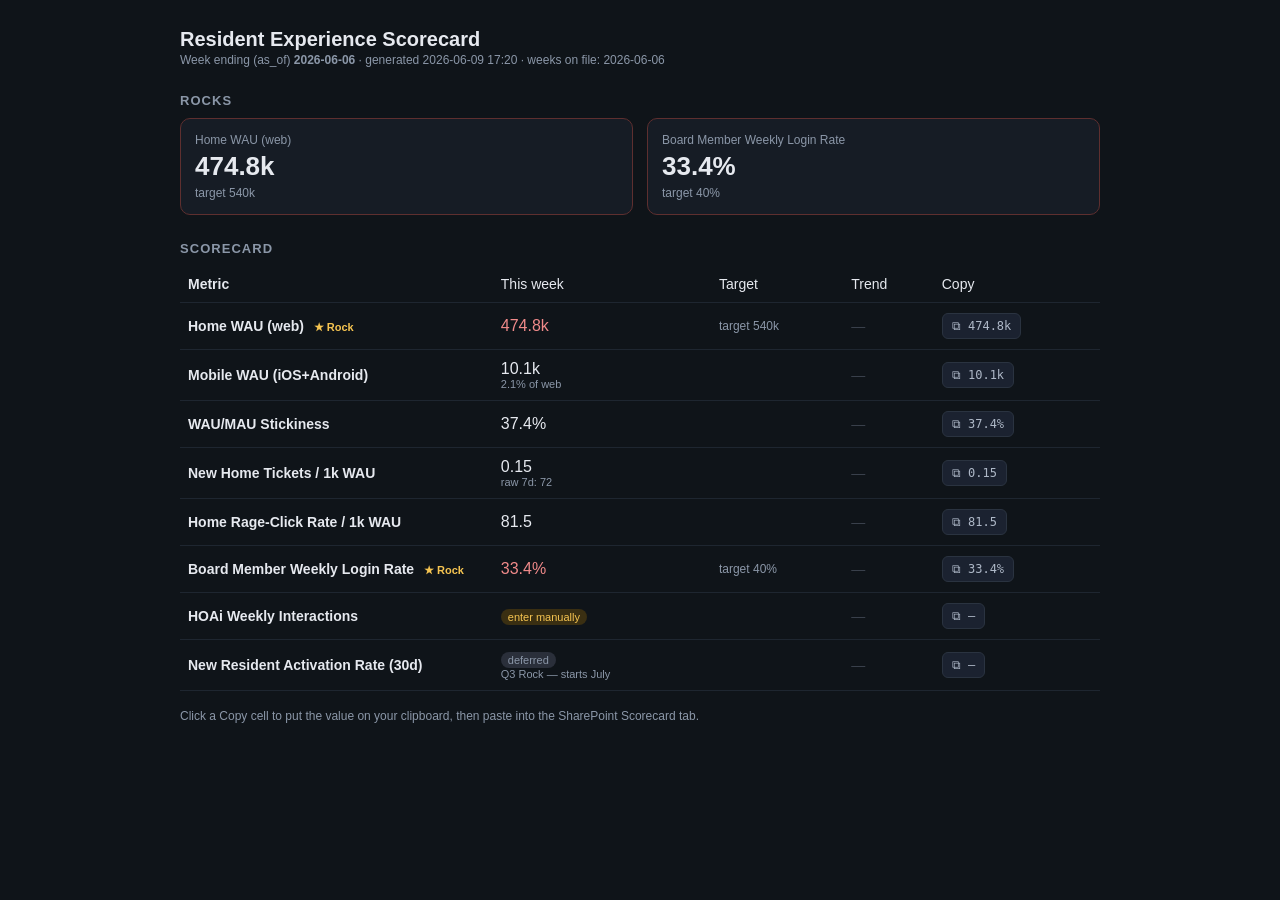
==== datasets/scorecard/dashboard.html @ 7077e405 "chore(scorecard): first live weekly pull (as_of 2026-06-06) Co-Authored-By: Claude Opus 4.8 (1M cont" ====
<!doctype html><html><head><meta charset="utf-8">
<title>Resident Experience Scorecard — week of 2026-06-06</title>
<style>
 body{font:14px -apple-system,Segoe UI,Roboto,sans-serif;margin:0;background:#0f1419;color:#e6e9ef}
 .wrap{max-width:920px;margin:0 auto;padding:28px}
 h1{font-size:20px;margin:0 0 2px} .sub{color:#8b97a8;font-size:12px;margin-bottom:20px}
 h2{font-size:13px;text-transform:uppercase;letter-spacing:.08em;color:#8b97a8;margin:26px 0 10px}
 table{width:100%;border-collapse:collapse}
 td{padding:10px 8px;border-bottom:1px solid #1e2630;vertical-align:middle}
 .name{font-weight:600;width:34%} .val{font-size:16px} .tgt{color:#8b97a8;font-size:12px}
 .rockflag{color:#f5c451;font-size:11px;margin-left:6px}
 .pctof,.raw,.note{display:block;color:#8b97a8;font-size:11px;font-weight:400}
 .target{white-space:nowrap}
 tr.good .val{color:#5fd38a} tr.warn .val{color:#f5c451} tr.bad .val{color:#f08a8a}
 .badge{font-size:11px;padding:2px 7px;border-radius:10px}
 .badge.defer{background:#2a2f3a;color:#8b97a8} .badge.manual{background:#3a2f12;color:#f5c451}
 .spark{color:#5b8def} .spark-empty{color:#3a414c}
 .copy button{background:#1b2230;color:#aeb8c7;border:1px solid #2a3340;border-radius:6px;
   padding:5px 9px;cursor:pointer;font:12px monospace} .copy button:hover{background:#243047}
 .rocks{display:flex;gap:14px;flex-wrap:wrap}
 .rock{flex:1;min-width:200px;background:#161c25;border:1px solid #1e2630;border-radius:10px;padding:14px}
 .rock.good{border-color:#2f5e43} .rock.warn{border-color:#5e5026} .rock.bad{border-color:#5e2f2f}
 .rname{color:#8b97a8;font-size:12px} .rval{font-size:26px;font-weight:700;margin:4px 0}
 .rtgt{color:#8b97a8;font-size:12px}
</style></head><body><div class="wrap">
 <h1>Resident Experience Scorecard</h1>
 <div class="sub">Week ending (as_of) <b>2026-06-06</b> · generated 2026-06-09 17:20 · weeks on file: 2026-06-06</div>
 <h2>Rocks</h2><div class="rocks"><div class="rock bad"><div class="rname">Home WAU (web)</div><div class="rval">474.8k</div><div class="rtgt">target 540k</div></div><div class="rock bad"><div class="rname">Board Member Weekly Login Rate</div><div class="rval">33.4%</div><div class="rtgt">target 40%</div></div></div>
 <h2>Scorecard</h2>
 <table><thead><tr><td class="name">Metric</td><td>This week</td><td>Target</td><td>Trend</td><td>Copy</td></tr></thead>
 <tbody>
        <tr class="bad">
          <td class="name">Home WAU (web) <span class="rockflag">★ Rock</span></td>
          <td class="val">474.8k   </td>
          <td class="tgt"><span class="target">target 540k</span></td>
          <td class="trend"><span class="spark-empty">—</span></td>
          <td class="copy"><button onclick="cp(this)" data-v="474.8k">⧉ 474.8k</button></td>
        </tr>
        <tr class="neutral">
          <td class="name">Mobile WAU (iOS+Android) </td>
          <td class="val">10.1k <span class="pctof">2.1% of web</span>  </td>
          <td class="tgt"></td>
          <td class="trend"><span class="spark-empty">—</span></td>
          <td class="copy"><button onclick="cp(this)" data-v="10.1k">⧉ 10.1k</button></td>
        </tr>
        <tr class="neutral">
          <td class="name">WAU/MAU Stickiness </td>
          <td class="val">37.4%   </td>
          <td class="tgt"></td>
          <td class="trend"><span class="spark-empty">—</span></td>
          <td class="copy"><button onclick="cp(this)" data-v="37.4%">⧉ 37.4%</button></td>
        </tr>
        <tr class="neutral">
          <td class="name">New Home Tickets / 1k WAU </td>
          <td class="val">0.15  <span class="raw">raw 7d: 72</span> </td>
          <td class="tgt"></td>
          <td class="trend"><span class="spark-empty">—</span></td>
          <td class="copy"><button onclick="cp(this)" data-v="0.15">⧉ 0.15</button></td>
        </tr>
        <tr class="neutral">
          <td class="name">Home Rage-Click Rate / 1k WAU </td>
          <td class="val">81.5   </td>
          <td class="tgt"></td>
          <td class="trend"><span class="spark-empty">—</span></td>
          <td class="copy"><button onclick="cp(this)" data-v="81.5">⧉ 81.5</button></td>
        </tr>
        <tr class="bad">
          <td class="name">Board Member Weekly Login Rate <span class="rockflag">★ Rock</span></td>
          <td class="val">33.4%   </td>
          <td class="tgt"><span class="target">target 40%</span></td>
          <td class="trend"><span class="spark-empty">—</span></td>
          <td class="copy"><button onclick="cp(this)" data-v="33.4%">⧉ 33.4%</button></td>
        </tr>
        <tr class="neutral">
          <td class="name">HOAi Weekly Interactions </td>
          <td class="val"><span class="badge manual">enter manually</span>   </td>
          <td class="tgt"></td>
          <td class="trend"><span class="spark-empty">—</span></td>
          <td class="copy"><button onclick="cp(this)" data-v="">⧉ —</button></td>
        </tr>
        <tr class="neutral">
          <td class="name">New Resident Activation Rate (30d) </td>
          <td class="val"><span class="badge defer">deferred</span>   <span class="note">Q3 Rock — starts July</span></td>
          <td class="tgt"></td>
          <td class="trend"><span class="spark-empty">—</span></td>
          <td class="copy"><button onclick="cp(this)" data-v="">⧉ —</button></td>
        </tr></tbody></table>
 <div class="sub" style="margin-top:18px">Click a Copy cell to put the value on your clipboard, then paste into the SharePoint Scorecard tab.</div>
</div>
<script>
function cp(b){navigator.clipboard.writeText(b.dataset.v);b.textContent='✓ copied';setTimeout(()=>b.textContent='⧉ '+(b.dataset.v||'—'),1200);}
</script></body></html>
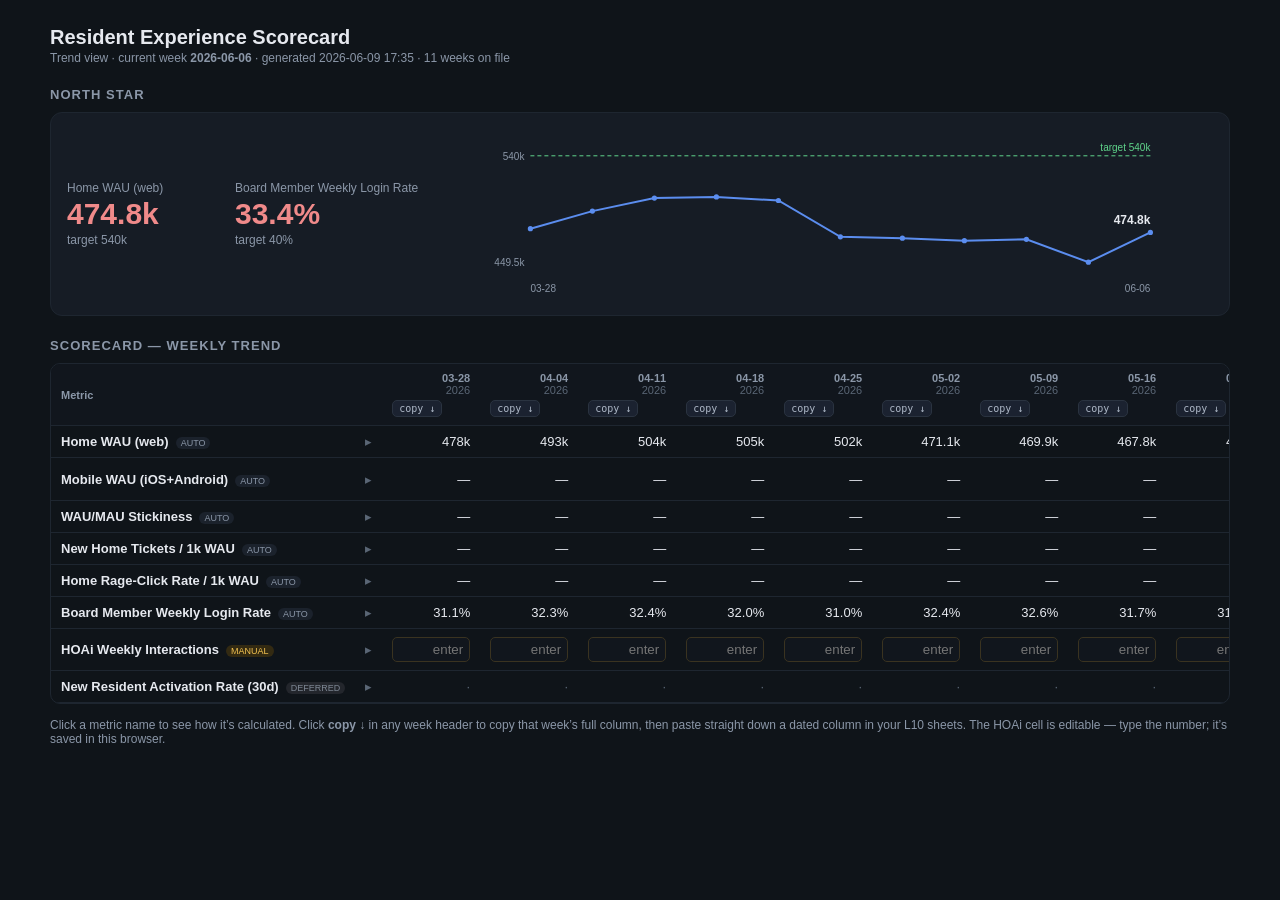
==== commit 0e89f8d4: "chore(scorecard): seed 10 weeks of WAU + board-rate history from Rocks tab Co-Authored-By: Claude Op" ====
--- a/datasets/scorecard/dashboard.html
+++ b/datasets/scorecard/dashboard.html
@@ -1,92 +1,64 @@
 <!doctype html><html><head><meta charset="utf-8">
-<title>Resident Experience Scorecard — week of 2026-06-06</title>
+<title>Resident Experience Scorecard — trend</title>
 <style>
  body{font:14px -apple-system,Segoe UI,Roboto,sans-serif;margin:0;background:#0f1419;color:#e6e9ef}
- .wrap{max-width:920px;margin:0 auto;padding:28px}
- h1{font-size:20px;margin:0 0 2px} .sub{color:#8b97a8;font-size:12px;margin-bottom:20px}
- h2{font-size:13px;text-transform:uppercase;letter-spacing:.08em;color:#8b97a8;margin:26px 0 10px}
- table{width:100%;border-collapse:collapse}
- td{padding:10px 8px;border-bottom:1px solid #1e2630;vertical-align:middle}
- .name{font-weight:600;width:34%} .val{font-size:16px} .tgt{color:#8b97a8;font-size:12px}
- .rockflag{color:#f5c451;font-size:11px;margin-left:6px}
- .pctof,.raw,.note{display:block;color:#8b97a8;font-size:11px;font-weight:400}
- .target{white-space:nowrap}
- tr.good .val{color:#5fd38a} tr.warn .val{color:#f5c451} tr.bad .val{color:#f08a8a}
- .badge{font-size:11px;padding:2px 7px;border-radius:10px}
- .badge.defer{background:#2a2f3a;color:#8b97a8} .badge.manual{background:#3a2f12;color:#f5c451}
- .spark{color:#5b8def} .spark-empty{color:#3a414c}
- .copy button{background:#1b2230;color:#aeb8c7;border:1px solid #2a3340;border-radius:6px;
-   padding:5px 9px;cursor:pointer;font:12px monospace} .copy button:hover{background:#243047}
- .rocks{display:flex;gap:14px;flex-wrap:wrap}
- .rock{flex:1;min-width:200px;background:#161c25;border:1px solid #1e2630;border-radius:10px;padding:14px}
- .rock.good{border-color:#2f5e43} .rock.warn{border-color:#5e5026} .rock.bad{border-color:#5e2f2f}
- .rname{color:#8b97a8;font-size:12px} .rval{font-size:26px;font-weight:700;margin:4px 0}
- .rtgt{color:#8b97a8;font-size:12px}
+ .wrap{max-width:1180px;margin:0 auto;padding:26px}
+ h1{font-size:20px;margin:0 0 2px} .sub{color:#8b97a8;font-size:12px;margin-bottom:18px}
+ h2{font-size:13px;text-transform:uppercase;letter-spacing:.08em;color:#8b97a8;margin:22px 0 10px}
+ .nsbar{display:flex;gap:18px;align-items:center;flex-wrap:wrap;background:#161c25;border:1px solid #1e2630;border-radius:12px;padding:16px}
+ .ns{min-width:150px} .ns-name{color:#8b97a8;font-size:12px}
+ .ns-val{font-size:30px;font-weight:700;margin:2px 0} .ns-tgt{color:#8b97a8;font-size:12px}
+ .ns.good .ns-val{color:#5fd38a} .ns.warn .ns-val{color:#f5c451} .ns.bad .ns-val{color:#f08a8a}
+ .chart{flex:1;min-width:360px} .chart-empty{color:#8b97a8;font-size:12px}
+ .cline{stroke:#5b8def;stroke-width:2} circle{fill:#5b8def}
+ .tline{stroke:#5fd38a;stroke-dasharray:4 3;stroke-width:1} .tlab{fill:#5fd38a;font-size:10px}
+ .clatest{fill:#e6e9ef;font-size:12px;font-weight:700} .xlab,.ylab{fill:#8b97a8;font-size:10px}
+ .tblwrap{overflow-x:auto;border:1px solid #1e2630;border-radius:10px}
+ table{border-collapse:collapse;width:100%;font-size:13px}
+ th,td{padding:8px 10px;border-bottom:1px solid #1e2630;text-align:right;white-space:nowrap}
+ th.mh,td.mname{text-align:left} .dh{width:18px}
+ thead th{position:sticky;top:0;background:#11161d;color:#8b97a8;font-weight:600;font-size:11px}
+ th.wk{text-align:right} th.wk .yr{display:block;color:#5a6675;font-weight:400}
+ th.wk.latest{color:#e6e9ef;background:#16202c}
+ .colcopy{display:block;margin-top:4px;background:#1b2230;color:#aeb8c7;border:1px solid #2a3340;
+   border-radius:5px;padding:2px 6px;cursor:pointer;font:10px monospace}
+ .colcopy:hover{background:#243047}
+ td.mname{font-weight:600} .src{display:inline-block;margin-left:7px;font-size:9px;font-weight:400;
+   padding:1px 5px;border-radius:8px;color:#8b97a8;background:#1b222c;text-transform:uppercase}
+ .src.manual{color:#f5c451;background:#332a12} .src.deferred{color:#7e8794;background:#23262c}
+ .dtoggle{cursor:pointer;color:#5a6675} .defer{color:#5a6675}
+ .pof{display:block;color:#8b97a8;font-size:10px}
+ td.cell.latest{background:#141c26}
+ input.hoai{width:64px;background:#11161d;color:#f5c451;border:1px solid #3a3320;border-radius:5px;
+   padding:4px 6px;text-align:right;font:13px inherit}
+ tr.defrow{display:none} tr.defrow.show{display:table-row}
+ tr.defrow td{text-align:left;color:#aeb8c7;font-size:12px;background:#11161d;white-space:normal}
+ .hint{color:#8b97a8;font-size:12px;margin-top:14px}
 </style></head><body><div class="wrap">
  <h1>Resident Experience Scorecard</h1>
- <div class="sub">Week ending (as_of) <b>2026-06-06</b> · generated 2026-06-09 17:20 · weeks on file: 2026-06-06</div>
- <h2>Rocks</h2><div class="rocks"><div class="rock bad"><div class="rname">Home WAU (web)</div><div class="rval">474.8k</div><div class="rtgt">target 540k</div></div><div class="rock bad"><div class="rname">Board Member Weekly Login Rate</div><div class="rval">33.4%</div><div class="rtgt">target 40%</div></div></div>
- <h2>Scorecard</h2>
- <table><thead><tr><td class="name">Metric</td><td>This week</td><td>Target</td><td>Trend</td><td>Copy</td></tr></thead>
- <tbody>
-        <tr class="bad">
-          <td class="name">Home WAU (web) <span class="rockflag">★ Rock</span></td>
-          <td class="val">474.8k   </td>
-          <td class="tgt"><span class="target">target 540k</span></td>
-          <td class="trend"><span class="spark-empty">—</span></td>
-          <td class="copy"><button onclick="cp(this)" data-v="474.8k">⧉ 474.8k</button></td>
-        </tr>
-        <tr class="neutral">
-          <td class="name">Mobile WAU (iOS+Android) </td>
-          <td class="val">10.1k <span class="pctof">2.1% of web</span>  </td>
-          <td class="tgt"></td>
-          <td class="trend"><span class="spark-empty">—</span></td>
-          <td class="copy"><button onclick="cp(this)" data-v="10.1k">⧉ 10.1k</button></td>
-        </tr>
-        <tr class="neutral">
-          <td class="name">WAU/MAU Stickiness </td>
-          <td class="val">37.4%   </td>
-          <td class="tgt"></td>
-          <td class="trend"><span class="spark-empty">—</span></td>
-          <td class="copy"><button onclick="cp(this)" data-v="37.4%">⧉ 37.4%</button></td>
-        </tr>
-        <tr class="neutral">
-          <td class="name">New Home Tickets / 1k WAU </td>
-          <td class="val">0.15  <span class="raw">raw 7d: 72</span> </td>
-          <td class="tgt"></td>
-          <td class="trend"><span class="spark-empty">—</span></td>
-          <td class="copy"><button onclick="cp(this)" data-v="0.15">⧉ 0.15</button></td>
-        </tr>
-        <tr class="neutral">
-          <td class="name">Home Rage-Click Rate / 1k WAU </td>
-          <td class="val">81.5   </td>
-          <td class="tgt"></td>
-          <td class="trend"><span class="spark-empty">—</span></td>
-          <td class="copy"><button onclick="cp(this)" data-v="81.5">⧉ 81.5</button></td>
-        </tr>
-        <tr class="bad">
-          <td class="name">Board Member Weekly Login Rate <span class="rockflag">★ Rock</span></td>
-          <td class="val">33.4%   </td>
-          <td class="tgt"><span class="target">target 40%</span></td>
-          <td class="trend"><span class="spark-empty">—</span></td>
-          <td class="copy"><button onclick="cp(this)" data-v="33.4%">⧉ 33.4%</button></td>
-        </tr>
-        <tr class="neutral">
-          <td class="name">HOAi Weekly Interactions </td>
-          <td class="val"><span class="badge manual">enter manually</span>   </td>
-          <td class="tgt"></td>
-          <td class="trend"><span class="spark-empty">—</span></td>
-          <td class="copy"><button onclick="cp(this)" data-v="">⧉ —</button></td>
-        </tr>
-        <tr class="neutral">
-          <td class="name">New Resident Activation Rate (30d) </td>
-          <td class="val"><span class="badge defer">deferred</span>   <span class="note">Q3 Rock — starts July</span></td>
-          <td class="tgt"></td>
-          <td class="trend"><span class="spark-empty">—</span></td>
-          <td class="copy"><button onclick="cp(this)" data-v="">⧉ —</button></td>
-        </tr></tbody></table>
- <div class="sub" style="margin-top:18px">Click a Copy cell to put the value on your clipboard, then paste into the SharePoint Scorecard tab.</div>
+ <div class="sub">Trend view · current week <b>2026-06-06</b> · generated 2026-06-09 17:35 · 11 weeks on file</div>
+ <h2>North Star</h2>
+ <div class="nsbar"><div class="ns bad"><div class="ns-name">Home WAU (web)</div><div class="ns-val">474.8k</div><div class="ns-tgt">target 540k</div></div><div class="ns bad"><div class="ns-name">Board Member Weekly Login Rate</div><div class="ns-val">33.4%</div><div class="ns-tgt">target 40%</div></div><svg class="chart" width="680" height="170" viewBox="0 0 680 170"><line x1="46" y1="26.8" x2="666" y2="26.8" class="tline"/><text x="666" y="21.8" class="tlab" text-anchor="end">target 540k</text><polyline points="46.0,99.7 108.0,82.1 170.0,69.1 232.0,67.9 294.0,71.5 356.0,107.8 418.0,109.2 480.0,111.7 542.0,110.3 604.0,133.2 666.0,103.4" class="cline" fill="none"/><circle cx="46.0" cy="99.7" r="2.6"/><circle cx="108.0" cy="82.1" r="2.6"/><circle cx="170.0" cy="69.1" r="2.6"/><circle cx="232.0" cy="67.9" r="2.6"/><circle cx="294.0" cy="71.5" r="2.6"/><circle cx="356.0" cy="107.8" r="2.6"/><circle cx="418.0" cy="109.2" r="2.6"/><circle cx="480.0" cy="111.7" r="2.6"/><circle cx="542.0" cy="110.3" r="2.6"/><circle cx="604.0" cy="133.2" r="2.6"/><circle cx="666.0" cy="103.4" r="2.6"/><text x="666.0" y="95.4" class="clatest" text-anchor="end">474.8k</text><text x="46" y="163" class="xlab">03-28</text><text x="666" y="163" class="xlab" text-anchor="end">06-06</text><text x="40" y="30.8" class="ylab" text-anchor="end">540k</text><text x="40" y="137.2" class="ylab" text-anchor="end">449.5k</text></svg></div>
+ <h2>Scorecard — weekly trend</h2>
+ <div class="tblwrap"><table>
+  <thead><tr><th class="mh">Metric</th><th class="dh"></th><th class="wk">03-28<span class="yr">2026</span><button class="colcopy" onclick="copyCol('2026-03-28',this)" title="Copy this week down (vertical paste)">copy &#8595;</button></th><th class="wk">04-04<span class="yr">2026</span><button class="colcopy" onclick="copyCol('2026-04-04',this)" title="Copy this week down (vertical paste)">copy &#8595;</button></th><th class="wk">04-11<span class="yr">2026</span><button class="colcopy" onclick="copyCol('2026-04-11',this)" title="Copy this week down (vertical paste)">copy &#8595;</button></th><th class="wk">04-18<span class="yr">2026</span><button class="colcopy" onclick="copyCol('2026-04-18',this)" title="Copy this week down (vertical paste)">copy &#8595;</button></th><th class="wk">04-25<span class="yr">2026</span><button class="colcopy" onclick="copyCol('2026-04-25',this)" title="Copy this week down (vertical paste)">copy &#8595;</button></th><th class="wk">05-02<span class="yr">2026</span><button class="colcopy" onclick="copyCol('2026-05-02',this)" title="Copy this week down (vertical paste)">copy &#8595;</button></th><th class="wk">05-09<span class="yr">2026</span><button class="colcopy" onclick="copyCol('2026-05-09',this)" title="Copy this week down (vertical paste)">copy &#8595;</button></th><th class="wk">05-16<span class="yr">2026</span><button class="colcopy" onclick="copyCol('2026-05-16',this)" title="Copy this week down (vertical paste)">copy &#8595;</button></th><th class="wk">05-23<span class="yr">2026</span><button class="colcopy" onclick="copyCol('2026-05-23',this)" title="Copy this week down (vertical paste)">copy &#8595;</button></th><th class="wk">05-30<span class="yr">2026</span><button class="colcopy" onclick="copyCol('2026-05-30',this)" title="Copy this week down (vertical paste)">copy &#8595;</button></th><th class="wk latest">06-06<span class="yr">2026</span><button class="colcopy" onclick="copyCol('2026-06-06',this)" title="Copy this week down (vertical paste)">copy &#8595;</button></th></tr></thead>
+  <tbody><tr class="mrow"><td class="mname" onclick="toggleDef('home-wau')">Home WAU (web)<span class="src auto">auto</span></td><td class="dtoggle" onclick="toggleDef('home-wau')">&#9656;</td><td class="cell" data-week="2026-03-28" data-copy="478k" title="seeded from Rocks tab">478k</td><td class="cell" data-week="2026-04-04" data-copy="493k" title="seeded from Rocks tab">493k</td><td class="cell" data-week="2026-04-11" data-copy="504k" title="seeded from Rocks tab">504k</td><td class="cell" data-week="2026-04-18" data-copy="505k" title="seeded from Rocks tab">505k</td><td class="cell" data-week="2026-04-25" data-copy="502k" title="seeded from Rocks tab">502k</td><td class="cell" data-week="2026-05-02" data-copy="471.1k" title="seeded from Rocks tab">471.1k</td><td class="cell" data-week="2026-05-09" data-copy="469.9k" title="seeded from Rocks tab">469.9k</td><td class="cell" data-week="2026-05-16" data-copy="467.8k" title="seeded from Rocks tab">467.8k</td><td class="cell" data-week="2026-05-23" data-copy="469k" title="seeded from Rocks tab">469k</td><td class="cell" data-week="2026-05-30" data-copy="449.5k" title="seeded from Rocks tab">449.5k</td><td class="cell" data-week="2026-06-06" data-copy="474.8k">474.8k</td></tr><tr class="defrow" id="def-home-wau"><td colspan="13"><b>How it&rsquo;s calculated:</b> Mean weekly unique visitors to Home WEB (Pendo appId 5961191088521216), averaged over the 4 most-recent complete Sun-Sat weeks. Excludes native mobile apps.</td></tr><tr class="mrow"><td class="mname" onclick="toggleDef('mobile-wau')">Mobile WAU (iOS+Android)<span class="src auto">auto</span></td><td class="dtoggle" onclick="toggleDef('mobile-wau')">&#9656;</td><td class="cell" data-week="2026-03-28" data-copy="">—</td><td class="cell" data-week="2026-04-04" data-copy="">—</td><td class="cell" data-week="2026-04-11" data-copy="">—</td><td class="cell" data-week="2026-04-18" data-copy="">—</td><td class="cell" data-week="2026-04-25" data-copy="">—</td><td class="cell" data-week="2026-05-02" data-copy="">—</td><td class="cell" data-week="2026-05-09" data-copy="">—</td><td class="cell" data-week="2026-05-16" data-copy="">—</td><td class="cell" data-week="2026-05-23" data-copy="">—</td><td class="cell" data-week="2026-05-30" data-copy="">—</td><td class="cell" data-week="2026-06-06" data-copy="10.1k">10.1k<span class="pof">2.1%</span></td></tr><tr class="defrow" id="def-mobile-wau"><td colspan="13"><b>How it&rsquo;s calculated:</b> 4-week-average unique visitors across the two native mobile apps (5355360917585920 + 6607066993197056), summed. Pendo. Cross-app overlap treated as negligible.</td></tr><tr class="mrow"><td class="mname" onclick="toggleDef('wau-mau-stickiness')">WAU/MAU Stickiness<span class="src auto">auto</span></td><td class="dtoggle" onclick="toggleDef('wau-mau-stickiness')">&#9656;</td><td class="cell" data-week="2026-03-28" data-copy="">—</td><td class="cell" data-week="2026-04-04" data-copy="">—</td><td class="cell" data-week="2026-04-11" data-copy="">—</td><td class="cell" data-week="2026-04-18" data-copy="">—</td><td class="cell" data-week="2026-04-25" data-copy="">—</td><td class="cell" data-week="2026-05-02" data-copy="">—</td><td class="cell" data-week="2026-05-09" data-copy="">—</td><td class="cell" data-week="2026-05-16" data-copy="">—</td><td class="cell" data-week="2026-05-23" data-copy="">—</td><td class="cell" data-week="2026-05-30" data-copy="">—</td><td class="cell" data-week="2026-06-06" data-copy="37.4%">37.4%</td></tr><tr class="defrow" id="def-wau-mau-stickiness"><td colspan="13"><b>How it&rsquo;s calculated:</b> Most-recent-week unique visitors / trailing-30-day unique visitors (Home web). Pendo. Numerator is the single latest Sun-Sat week (not the 4-wk avg).</td></tr><tr class="mrow"><td class="mname" onclick="toggleDef('home-tickets-per-1k-wau')">New Home Tickets / 1k WAU<span class="src auto">auto</span></td><td class="dtoggle" onclick="toggleDef('home-tickets-per-1k-wau')">&#9656;</td><td class="cell" data-week="2026-03-28" data-copy="">—</td><td class="cell" data-week="2026-04-04" data-copy="">—</td><td class="cell" data-week="2026-04-11" data-copy="">—</td><td class="cell" data-week="2026-04-18" data-copy="">—</td><td class="cell" data-week="2026-04-25" data-copy="">—</td><td class="cell" data-week="2026-05-02" data-copy="">—</td><td class="cell" data-week="2026-05-09" data-copy="">—</td><td class="cell" data-week="2026-05-16" data-copy="">—</td><td class="cell" data-week="2026-05-23" data-copy="">—</td><td class="cell" data-week="2026-05-30" data-copy="">—</td><td class="cell" data-week="2026-06-06" data-copy="0.15">0.15</td></tr><tr class="defrow" id="def-home-tickets-per-1k-wau"><td colspan="13"><b>How it&rsquo;s calculated:</b> Zendesk tickets tagged custom_product_field=&#x27;home__&#x27; created in the trailing 7d, divided by (Home WAU / 1000). Databricks is_prod. Floor only - many tickets are untagged (NULL).</td></tr><tr class="mrow"><td class="mname" onclick="toggleDef('rage-click-rate')">Home Rage-Click Rate / 1k WAU<span class="src auto">auto</span></td><td class="dtoggle" onclick="toggleDef('rage-click-rate')">&#9656;</td><td class="cell" data-week="2026-03-28" data-copy="">—</td><td class="cell" data-week="2026-04-04" data-copy="">—</td><td class="cell" data-week="2026-04-11" data-copy="">—</td><td class="cell" data-week="2026-04-18" data-copy="">—</td><td class="cell" data-week="2026-04-25" data-copy="">—</td><td class="cell" data-week="2026-05-02" data-copy="">—</td><td class="cell" data-week="2026-05-09" data-copy="">—</td><td class="cell" data-week="2026-05-16" data-copy="">—</td><td class="cell" data-week="2026-05-23" data-copy="">—</td><td class="cell" data-week="2026-05-30" data-copy="">—</td><td class="cell" data-week="2026-06-06" data-copy="81.5">81.5</td></tr><tr class="defrow" id="def-rage-click-rate"><td colspan="13"><b>How it&rsquo;s calculated:</b> Total Pendo rage-click events across all Home web pages in the trailing 7d (incl. Pre-Login), divided by (Home WAU / 1000). Pendo frustrationMetrics.</td></tr><tr class="mrow"><td class="mname" onclick="toggleDef('board-weekly-login-rate')">Board Member Weekly Login Rate<span class="src auto">auto</span></td><td class="dtoggle" onclick="toggleDef('board-weekly-login-rate')">&#9656;</td><td class="cell" data-week="2026-03-28" data-copy="31.1%" title="seeded from Rocks tab">31.1%</td><td class="cell" data-week="2026-04-04" data-copy="32.3%" title="seeded from Rocks tab">32.3%</td><td class="cell" data-week="2026-04-11" data-copy="32.4%" title="seeded from Rocks tab">32.4%</td><td class="cell" data-week="2026-04-18" data-copy="32.0%" title="seeded from Rocks tab">32.0%</td><td class="cell" data-week="2026-04-25" data-copy="31.0%" title="seeded from Rocks tab">31.0%</td><td class="cell" data-week="2026-05-02" data-copy="32.4%" title="seeded from Rocks tab">32.4%</td><td class="cell" data-week="2026-05-09" data-copy="32.6%" title="seeded from Rocks tab">32.6%</td><td class="cell" data-week="2026-05-16" data-copy="31.7%" title="seeded from Rocks tab">31.7%</td><td class="cell" data-week="2026-05-23" data-copy="31.1%" title="seeded from Rocks tab">31.1%</td><td class="cell" data-week="2026-05-30" data-copy="29.4%" title="seeded from Rocks tab">29.4%</td><td class="cell" data-week="2026-06-06" data-copy="33.4%">33.4%</td></tr><tr class="defrow" id="def-board-weekly-login-rate"><td colspan="13"><b>How it&rsquo;s calculated:</b> Unique board members active in trailing 7d / unique board members active in trailing 90d (Pendo segment &#x27;Home | Board Members&#x27;). Board-member stickiness.</td></tr><tr class="mrow"><td class="mname" onclick="toggleDef('hoai-weekly-interactions')">HOAi Weekly Interactions<span class="src manual">manual</span></td><td class="dtoggle" onclick="toggleDef('hoai-weekly-interactions')">&#9656;</td><td class="cell" data-week="2026-03-28"><input class="hoai" data-week="2026-03-28" value="" placeholder="enter" oninput="saveHoai(this)"></td><td class="cell" data-week="2026-04-04"><input class="hoai" data-week="2026-04-04" value="" placeholder="enter" oninput="saveHoai(this)"></td><td class="cell" data-week="2026-04-11"><input class="hoai" data-week="2026-04-11" value="" placeholder="enter" oninput="saveHoai(this)"></td><td class="cell" data-week="2026-04-18"><input class="hoai" data-week="2026-04-18" value="" placeholder="enter" oninput="saveHoai(this)"></td><td class="cell" data-week="2026-04-25"><input class="hoai" data-week="2026-04-25" value="" placeholder="enter" oninput="saveHoai(this)"></td><td class="cell" data-week="2026-05-02"><input class="hoai" data-week="2026-05-02" value="" placeholder="enter" oninput="saveHoai(this)"></td><td class="cell" data-week="2026-05-09"><input class="hoai" data-week="2026-05-09" value="" placeholder="enter" oninput="saveHoai(this)"></td><td class="cell" data-week="2026-05-16"><input class="hoai" data-week="2026-05-16" value="" placeholder="enter" oninput="saveHoai(this)"></td><td class="cell" data-week="2026-05-23"><input class="hoai" data-week="2026-05-23" value="" placeholder="enter" oninput="saveHoai(this)"></td><td class="cell" data-week="2026-05-30"><input class="hoai" data-week="2026-05-30" value="" placeholder="enter" oninput="saveHoai(this)"></td><td class="cell" data-week="2026-06-06"><input class="hoai" data-week="2026-06-06" value="" placeholder="enter" oninput="saveHoai(this)"></td></tr><tr class="defrow" id="def-hoai-weekly-interactions"><td colspan="13"><b>How it&rsquo;s calculated:</b> HOAi voice calls + agentic web-chat sessions in the trailing 7d. MANUAL entry - no reliable Pendo/auto source yet (HOAi has no Pendo agent or track events).</td></tr><tr class="mrow"><td class="mname" onclick="toggleDef('new-resident-activation-rate')">New Resident Activation Rate (30d)<span class="src deferred">deferred</span></td><td class="dtoggle" onclick="toggleDef('new-resident-activation-rate')">&#9656;</td><td class="cell" data-week="2026-03-28" data-copy=""><span class="defer">·</span></td><td class="cell" data-week="2026-04-04" data-copy=""><span class="defer">·</span></td><td class="cell" data-week="2026-04-11" data-copy=""><span class="defer">·</span></td><td class="cell" data-week="2026-04-18" data-copy=""><span class="defer">·</span></td><td class="cell" data-week="2026-04-25" data-copy=""><span class="defer">·</span></td><td class="cell" data-week="2026-05-02" data-copy=""><span class="defer">·</span></td><td class="cell" data-week="2026-05-09" data-copy=""><span class="defer">·</span></td><td class="cell" data-week="2026-05-16" data-copy=""><span class="defer">·</span></td><td class="cell" data-week="2026-05-23" data-copy=""><span class="defer">·</span></td><td class="cell" data-week="2026-05-30" data-copy=""><span class="defer">·</span></td><td class="cell" data-week="2026-06-06" data-copy=""><span class="defer">·</span></td></tr><tr class="defrow" id="def-new-resident-activation-rate"><td colspan="13"><b>How it&rsquo;s calculated:</b> Of residents who became eligible for a Home account in a cohort, % who logged in &gt;=1x within 30 days. DEFERRED - Q3 Rock (starts July 2026); source TBD (Databricks eligibility + login).</td></tr></tbody>
+ </table></div>
+ <div class="hint">Click a metric name to see how it&rsquo;s calculated. Click <b>copy &#8595;</b> in any week
+ header to copy that week&rsquo;s full column, then paste straight down a dated column in your L10 sheets.
+ The HOAi cell is editable &mdash; type the number; it&rsquo;s saved in this browser.</div>
 </div>
 <script>
-function cp(b){navigator.clipboard.writeText(b.dataset.v);b.textContent='✓ copied';setTimeout(()=>b.textContent='⧉ '+(b.dataset.v||'—'),1200);}
+function toggleDef(s){var r=document.getElementById('def-'+s);if(r)r.classList.toggle('show');}
+function saveHoai(i){try{localStorage.setItem('hoai_'+i.dataset.week,i.value);}catch(e){}}
+function restore(){document.querySelectorAll('input.hoai').forEach(function(i){
+  try{var v=localStorage.getItem('hoai_'+i.dataset.week);if(v!==null&&v!=='')i.value=v;}catch(e){}});}
+function copyCol(wk,btn){
+  var cells=document.querySelectorAll('td.cell[data-week="'+wk+'"]');
+  var out=[];cells.forEach(function(c){var inp=c.querySelector('input');
+    out.push(inp?inp.value:(c.dataset.copy||''));});
+  navigator.clipboard.writeText(out.join('\n'));
+  var t=btn.innerHTML;btn.innerHTML='&#10003; copied';setTimeout(function(){btn.innerHTML=t;},1100);
+}
+window.addEventListener('load',restore);
 </script></body></html>
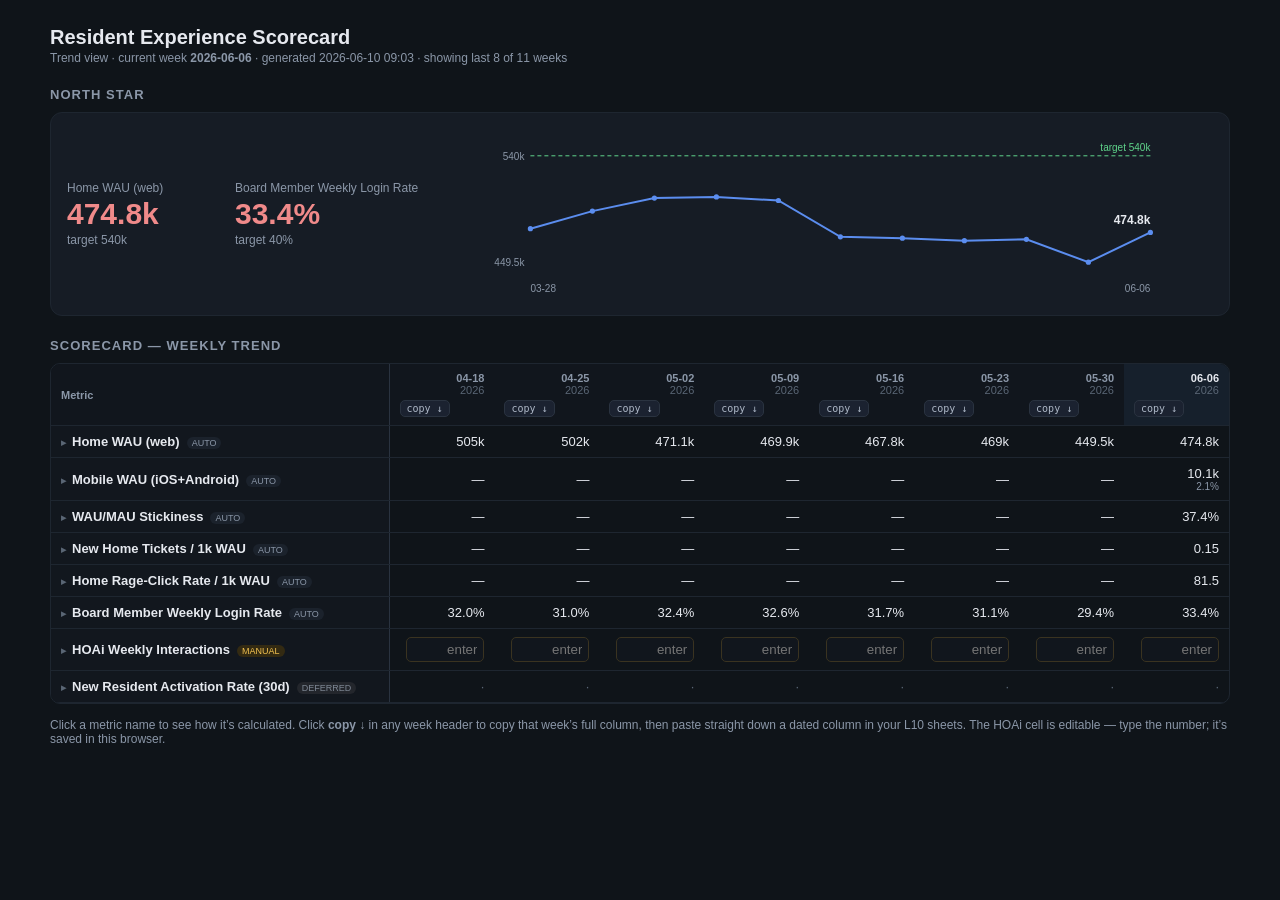
==== commit f4470014: "feat(scorecard): cap trend table at last 8 weeks + freeze metric-label column Table shows the 8 most" ====
--- a/datasets/scorecard/dashboard.html
+++ b/datasets/scorecard/dashboard.html
@@ -16,8 +16,10 @@
  .tblwrap{overflow-x:auto;border:1px solid #1e2630;border-radius:10px}
  table{border-collapse:collapse;width:100%;font-size:13px}
  th,td{padding:8px 10px;border-bottom:1px solid #1e2630;text-align:right;white-space:nowrap}
- th.mh,td.mname{text-align:left} .dh{width:18px}
+ th.mh,td.mname{text-align:left;position:sticky;left:0;z-index:2;background:#12171e;border-right:1px solid #2a3340}
  thead th{position:sticky;top:0;background:#11161d;color:#8b97a8;font-weight:600;font-size:11px}
+ thead th.mh{z-index:3;background:#11161d}
+ .tw{color:#5a6675;margin-right:6px;font-size:10px}
  th.wk{text-align:right} th.wk .yr{display:block;color:#5a6675;font-weight:400}
  th.wk.latest{color:#e6e9ef;background:#16202c}
  .colcopy{display:block;margin-top:4px;background:#1b2230;color:#aeb8c7;border:1px solid #2a3340;
@@ -36,13 +38,13 @@
  .hint{color:#8b97a8;font-size:12px;margin-top:14px}
 </style></head><body><div class="wrap">
  <h1>Resident Experience Scorecard</h1>
- <div class="sub">Trend view · current week <b>2026-06-06</b> · generated 2026-06-09 17:35 · 11 weeks on file</div>
+ <div class="sub">Trend view · current week <b>2026-06-06</b> · generated 2026-06-10 09:03 · showing last 8 of 11 weeks</div>
  <h2>North Star</h2>
  <div class="nsbar"><div class="ns bad"><div class="ns-name">Home WAU (web)</div><div class="ns-val">474.8k</div><div class="ns-tgt">target 540k</div></div><div class="ns bad"><div class="ns-name">Board Member Weekly Login Rate</div><div class="ns-val">33.4%</div><div class="ns-tgt">target 40%</div></div><svg class="chart" width="680" height="170" viewBox="0 0 680 170"><line x1="46" y1="26.8" x2="666" y2="26.8" class="tline"/><text x="666" y="21.8" class="tlab" text-anchor="end">target 540k</text><polyline points="46.0,99.7 108.0,82.1 170.0,69.1 232.0,67.9 294.0,71.5 356.0,107.8 418.0,109.2 480.0,111.7 542.0,110.3 604.0,133.2 666.0,103.4" class="cline" fill="none"/><circle cx="46.0" cy="99.7" r="2.6"/><circle cx="108.0" cy="82.1" r="2.6"/><circle cx="170.0" cy="69.1" r="2.6"/><circle cx="232.0" cy="67.9" r="2.6"/><circle cx="294.0" cy="71.5" r="2.6"/><circle cx="356.0" cy="107.8" r="2.6"/><circle cx="418.0" cy="109.2" r="2.6"/><circle cx="480.0" cy="111.7" r="2.6"/><circle cx="542.0" cy="110.3" r="2.6"/><circle cx="604.0" cy="133.2" r="2.6"/><circle cx="666.0" cy="103.4" r="2.6"/><text x="666.0" y="95.4" class="clatest" text-anchor="end">474.8k</text><text x="46" y="163" class="xlab">03-28</text><text x="666" y="163" class="xlab" text-anchor="end">06-06</text><text x="40" y="30.8" class="ylab" text-anchor="end">540k</text><text x="40" y="137.2" class="ylab" text-anchor="end">449.5k</text></svg></div>
  <h2>Scorecard — weekly trend</h2>
  <div class="tblwrap"><table>
-  <thead><tr><th class="mh">Metric</th><th class="dh"></th><th class="wk">03-28<span class="yr">2026</span><button class="colcopy" onclick="copyCol('2026-03-28',this)" title="Copy this week down (vertical paste)">copy &#8595;</button></th><th class="wk">04-04<span class="yr">2026</span><button class="colcopy" onclick="copyCol('2026-04-04',this)" title="Copy this week down (vertical paste)">copy &#8595;</button></th><th class="wk">04-11<span class="yr">2026</span><button class="colcopy" onclick="copyCol('2026-04-11',this)" title="Copy this week down (vertical paste)">copy &#8595;</button></th><th class="wk">04-18<span class="yr">2026</span><button class="colcopy" onclick="copyCol('2026-04-18',this)" title="Copy this week down (vertical paste)">copy &#8595;</button></th><th class="wk">04-25<span class="yr">2026</span><button class="colcopy" onclick="copyCol('2026-04-25',this)" title="Copy this week down (vertical paste)">copy &#8595;</button></th><th class="wk">05-02<span class="yr">2026</span><button class="colcopy" onclick="copyCol('2026-05-02',this)" title="Copy this week down (vertical paste)">copy &#8595;</button></th><th class="wk">05-09<span class="yr">2026</span><button class="colcopy" onclick="copyCol('2026-05-09',this)" title="Copy this week down (vertical paste)">copy &#8595;</button></th><th class="wk">05-16<span class="yr">2026</span><button class="colcopy" onclick="copyCol('2026-05-16',this)" title="Copy this week down (vertical paste)">copy &#8595;</button></th><th class="wk">05-23<span class="yr">2026</span><button class="colcopy" onclick="copyCol('2026-05-23',this)" title="Copy this week down (vertical paste)">copy &#8595;</button></th><th class="wk">05-30<span class="yr">2026</span><button class="colcopy" onclick="copyCol('2026-05-30',this)" title="Copy this week down (vertical paste)">copy &#8595;</button></th><th class="wk latest">06-06<span class="yr">2026</span><button class="colcopy" onclick="copyCol('2026-06-06',this)" title="Copy this week down (vertical paste)">copy &#8595;</button></th></tr></thead>
-  <tbody><tr class="mrow"><td class="mname" onclick="toggleDef('home-wau')">Home WAU (web)<span class="src auto">auto</span></td><td class="dtoggle" onclick="toggleDef('home-wau')">&#9656;</td><td class="cell" data-week="2026-03-28" data-copy="478k" title="seeded from Rocks tab">478k</td><td class="cell" data-week="2026-04-04" data-copy="493k" title="seeded from Rocks tab">493k</td><td class="cell" data-week="2026-04-11" data-copy="504k" title="seeded from Rocks tab">504k</td><td class="cell" data-week="2026-04-18" data-copy="505k" title="seeded from Rocks tab">505k</td><td class="cell" data-week="2026-04-25" data-copy="502k" title="seeded from Rocks tab">502k</td><td class="cell" data-week="2026-05-02" data-copy="471.1k" title="seeded from Rocks tab">471.1k</td><td class="cell" data-week="2026-05-09" data-copy="469.9k" title="seeded from Rocks tab">469.9k</td><td class="cell" data-week="2026-05-16" data-copy="467.8k" title="seeded from Rocks tab">467.8k</td><td class="cell" data-week="2026-05-23" data-copy="469k" title="seeded from Rocks tab">469k</td><td class="cell" data-week="2026-05-30" data-copy="449.5k" title="seeded from Rocks tab">449.5k</td><td class="cell" data-week="2026-06-06" data-copy="474.8k">474.8k</td></tr><tr class="defrow" id="def-home-wau"><td colspan="13"><b>How it&rsquo;s calculated:</b> Mean weekly unique visitors to Home WEB (Pendo appId 5961191088521216), averaged over the 4 most-recent complete Sun-Sat weeks. Excludes native mobile apps.</td></tr><tr class="mrow"><td class="mname" onclick="toggleDef('mobile-wau')">Mobile WAU (iOS+Android)<span class="src auto">auto</span></td><td class="dtoggle" onclick="toggleDef('mobile-wau')">&#9656;</td><td class="cell" data-week="2026-03-28" data-copy="">—</td><td class="cell" data-week="2026-04-04" data-copy="">—</td><td class="cell" data-week="2026-04-11" data-copy="">—</td><td class="cell" data-week="2026-04-18" data-copy="">—</td><td class="cell" data-week="2026-04-25" data-copy="">—</td><td class="cell" data-week="2026-05-02" data-copy="">—</td><td class="cell" data-week="2026-05-09" data-copy="">—</td><td class="cell" data-week="2026-05-16" data-copy="">—</td><td class="cell" data-week="2026-05-23" data-copy="">—</td><td class="cell" data-week="2026-05-30" data-copy="">—</td><td class="cell" data-week="2026-06-06" data-copy="10.1k">10.1k<span class="pof">2.1%</span></td></tr><tr class="defrow" id="def-mobile-wau"><td colspan="13"><b>How it&rsquo;s calculated:</b> 4-week-average unique visitors across the two native mobile apps (5355360917585920 + 6607066993197056), summed. Pendo. Cross-app overlap treated as negligible.</td></tr><tr class="mrow"><td class="mname" onclick="toggleDef('wau-mau-stickiness')">WAU/MAU Stickiness<span class="src auto">auto</span></td><td class="dtoggle" onclick="toggleDef('wau-mau-stickiness')">&#9656;</td><td class="cell" data-week="2026-03-28" data-copy="">—</td><td class="cell" data-week="2026-04-04" data-copy="">—</td><td class="cell" data-week="2026-04-11" data-copy="">—</td><td class="cell" data-week="2026-04-18" data-copy="">—</td><td class="cell" data-week="2026-04-25" data-copy="">—</td><td class="cell" data-week="2026-05-02" data-copy="">—</td><td class="cell" data-week="2026-05-09" data-copy="">—</td><td class="cell" data-week="2026-05-16" data-copy="">—</td><td class="cell" data-week="2026-05-23" data-copy="">—</td><td class="cell" data-week="2026-05-30" data-copy="">—</td><td class="cell" data-week="2026-06-06" data-copy="37.4%">37.4%</td></tr><tr class="defrow" id="def-wau-mau-stickiness"><td colspan="13"><b>How it&rsquo;s calculated:</b> Most-recent-week unique visitors / trailing-30-day unique visitors (Home web). Pendo. Numerator is the single latest Sun-Sat week (not the 4-wk avg).</td></tr><tr class="mrow"><td class="mname" onclick="toggleDef('home-tickets-per-1k-wau')">New Home Tickets / 1k WAU<span class="src auto">auto</span></td><td class="dtoggle" onclick="toggleDef('home-tickets-per-1k-wau')">&#9656;</td><td class="cell" data-week="2026-03-28" data-copy="">—</td><td class="cell" data-week="2026-04-04" data-copy="">—</td><td class="cell" data-week="2026-04-11" data-copy="">—</td><td class="cell" data-week="2026-04-18" data-copy="">—</td><td class="cell" data-week="2026-04-25" data-copy="">—</td><td class="cell" data-week="2026-05-02" data-copy="">—</td><td class="cell" data-week="2026-05-09" data-copy="">—</td><td class="cell" data-week="2026-05-16" data-copy="">—</td><td class="cell" data-week="2026-05-23" data-copy="">—</td><td class="cell" data-week="2026-05-30" data-copy="">—</td><td class="cell" data-week="2026-06-06" data-copy="0.15">0.15</td></tr><tr class="defrow" id="def-home-tickets-per-1k-wau"><td colspan="13"><b>How it&rsquo;s calculated:</b> Zendesk tickets tagged custom_product_field=&#x27;home__&#x27; created in the trailing 7d, divided by (Home WAU / 1000). Databricks is_prod. Floor only - many tickets are untagged (NULL).</td></tr><tr class="mrow"><td class="mname" onclick="toggleDef('rage-click-rate')">Home Rage-Click Rate / 1k WAU<span class="src auto">auto</span></td><td class="dtoggle" onclick="toggleDef('rage-click-rate')">&#9656;</td><td class="cell" data-week="2026-03-28" data-copy="">—</td><td class="cell" data-week="2026-04-04" data-copy="">—</td><td class="cell" data-week="2026-04-11" data-copy="">—</td><td class="cell" data-week="2026-04-18" data-copy="">—</td><td class="cell" data-week="2026-04-25" data-copy="">—</td><td class="cell" data-week="2026-05-02" data-copy="">—</td><td class="cell" data-week="2026-05-09" data-copy="">—</td><td class="cell" data-week="2026-05-16" data-copy="">—</td><td class="cell" data-week="2026-05-23" data-copy="">—</td><td class="cell" data-week="2026-05-30" data-copy="">—</td><td class="cell" data-week="2026-06-06" data-copy="81.5">81.5</td></tr><tr class="defrow" id="def-rage-click-rate"><td colspan="13"><b>How it&rsquo;s calculated:</b> Total Pendo rage-click events across all Home web pages in the trailing 7d (incl. Pre-Login), divided by (Home WAU / 1000). Pendo frustrationMetrics.</td></tr><tr class="mrow"><td class="mname" onclick="toggleDef('board-weekly-login-rate')">Board Member Weekly Login Rate<span class="src auto">auto</span></td><td class="dtoggle" onclick="toggleDef('board-weekly-login-rate')">&#9656;</td><td class="cell" data-week="2026-03-28" data-copy="31.1%" title="seeded from Rocks tab">31.1%</td><td class="cell" data-week="2026-04-04" data-copy="32.3%" title="seeded from Rocks tab">32.3%</td><td class="cell" data-week="2026-04-11" data-copy="32.4%" title="seeded from Rocks tab">32.4%</td><td class="cell" data-week="2026-04-18" data-copy="32.0%" title="seeded from Rocks tab">32.0%</td><td class="cell" data-week="2026-04-25" data-copy="31.0%" title="seeded from Rocks tab">31.0%</td><td class="cell" data-week="2026-05-02" data-copy="32.4%" title="seeded from Rocks tab">32.4%</td><td class="cell" data-week="2026-05-09" data-copy="32.6%" title="seeded from Rocks tab">32.6%</td><td class="cell" data-week="2026-05-16" data-copy="31.7%" title="seeded from Rocks tab">31.7%</td><td class="cell" data-week="2026-05-23" data-copy="31.1%" title="seeded from Rocks tab">31.1%</td><td class="cell" data-week="2026-05-30" data-copy="29.4%" title="seeded from Rocks tab">29.4%</td><td class="cell" data-week="2026-06-06" data-copy="33.4%">33.4%</td></tr><tr class="defrow" id="def-board-weekly-login-rate"><td colspan="13"><b>How it&rsquo;s calculated:</b> Unique board members active in trailing 7d / unique board members active in trailing 90d (Pendo segment &#x27;Home | Board Members&#x27;). Board-member stickiness.</td></tr><tr class="mrow"><td class="mname" onclick="toggleDef('hoai-weekly-interactions')">HOAi Weekly Interactions<span class="src manual">manual</span></td><td class="dtoggle" onclick="toggleDef('hoai-weekly-interactions')">&#9656;</td><td class="cell" data-week="2026-03-28"><input class="hoai" data-week="2026-03-28" value="" placeholder="enter" oninput="saveHoai(this)"></td><td class="cell" data-week="2026-04-04"><input class="hoai" data-week="2026-04-04" value="" placeholder="enter" oninput="saveHoai(this)"></td><td class="cell" data-week="2026-04-11"><input class="hoai" data-week="2026-04-11" value="" placeholder="enter" oninput="saveHoai(this)"></td><td class="cell" data-week="2026-04-18"><input class="hoai" data-week="2026-04-18" value="" placeholder="enter" oninput="saveHoai(this)"></td><td class="cell" data-week="2026-04-25"><input class="hoai" data-week="2026-04-25" value="" placeholder="enter" oninput="saveHoai(this)"></td><td class="cell" data-week="2026-05-02"><input class="hoai" data-week="2026-05-02" value="" placeholder="enter" oninput="saveHoai(this)"></td><td class="cell" data-week="2026-05-09"><input class="hoai" data-week="2026-05-09" value="" placeholder="enter" oninput="saveHoai(this)"></td><td class="cell" data-week="2026-05-16"><input class="hoai" data-week="2026-05-16" value="" placeholder="enter" oninput="saveHoai(this)"></td><td class="cell" data-week="2026-05-23"><input class="hoai" data-week="2026-05-23" value="" placeholder="enter" oninput="saveHoai(this)"></td><td class="cell" data-week="2026-05-30"><input class="hoai" data-week="2026-05-30" value="" placeholder="enter" oninput="saveHoai(this)"></td><td class="cell" data-week="2026-06-06"><input class="hoai" data-week="2026-06-06" value="" placeholder="enter" oninput="saveHoai(this)"></td></tr><tr class="defrow" id="def-hoai-weekly-interactions"><td colspan="13"><b>How it&rsquo;s calculated:</b> HOAi voice calls + agentic web-chat sessions in the trailing 7d. MANUAL entry - no reliable Pendo/auto source yet (HOAi has no Pendo agent or track events).</td></tr><tr class="mrow"><td class="mname" onclick="toggleDef('new-resident-activation-rate')">New Resident Activation Rate (30d)<span class="src deferred">deferred</span></td><td class="dtoggle" onclick="toggleDef('new-resident-activation-rate')">&#9656;</td><td class="cell" data-week="2026-03-28" data-copy=""><span class="defer">·</span></td><td class="cell" data-week="2026-04-04" data-copy=""><span class="defer">·</span></td><td class="cell" data-week="2026-04-11" data-copy=""><span class="defer">·</span></td><td class="cell" data-week="2026-04-18" data-copy=""><span class="defer">·</span></td><td class="cell" data-week="2026-04-25" data-copy=""><span class="defer">·</span></td><td class="cell" data-week="2026-05-02" data-copy=""><span class="defer">·</span></td><td class="cell" data-week="2026-05-09" data-copy=""><span class="defer">·</span></td><td class="cell" data-week="2026-05-16" data-copy=""><span class="defer">·</span></td><td class="cell" data-week="2026-05-23" data-copy=""><span class="defer">·</span></td><td class="cell" data-week="2026-05-30" data-copy=""><span class="defer">·</span></td><td class="cell" data-week="2026-06-06" data-copy=""><span class="defer">·</span></td></tr><tr class="defrow" id="def-new-resident-activation-rate"><td colspan="13"><b>How it&rsquo;s calculated:</b> Of residents who became eligible for a Home account in a cohort, % who logged in &gt;=1x within 30 days. DEFERRED - Q3 Rock (starts July 2026); source TBD (Databricks eligibility + login).</td></tr></tbody>
+  <thead><tr><th class="mh">Metric</th><th class="wk">04-18<span class="yr">2026</span><button class="colcopy" onclick="copyCol('2026-04-18',this)" title="Copy this week down (vertical paste)">copy &#8595;</button></th><th class="wk">04-25<span class="yr">2026</span><button class="colcopy" onclick="copyCol('2026-04-25',this)" title="Copy this week down (vertical paste)">copy &#8595;</button></th><th class="wk">05-02<span class="yr">2026</span><button class="colcopy" onclick="copyCol('2026-05-02',this)" title="Copy this week down (vertical paste)">copy &#8595;</button></th><th class="wk">05-09<span class="yr">2026</span><button class="colcopy" onclick="copyCol('2026-05-09',this)" title="Copy this week down (vertical paste)">copy &#8595;</button></th><th class="wk">05-16<span class="yr">2026</span><button class="colcopy" onclick="copyCol('2026-05-16',this)" title="Copy this week down (vertical paste)">copy &#8595;</button></th><th class="wk">05-23<span class="yr">2026</span><button class="colcopy" onclick="copyCol('2026-05-23',this)" title="Copy this week down (vertical paste)">copy &#8595;</button></th><th class="wk">05-30<span class="yr">2026</span><button class="colcopy" onclick="copyCol('2026-05-30',this)" title="Copy this week down (vertical paste)">copy &#8595;</button></th><th class="wk latest">06-06<span class="yr">2026</span><button class="colcopy" onclick="copyCol('2026-06-06',this)" title="Copy this week down (vertical paste)">copy &#8595;</button></th></tr></thead>
+  <tbody><tr class="mrow"><td class="mname" onclick="toggleDef('home-wau')"><span class="tw">&#9656;</span>Home WAU (web)<span class="src auto">auto</span></td><td class="cell" data-week="2026-04-18" data-copy="505k" title="seeded from Rocks tab">505k</td><td class="cell" data-week="2026-04-25" data-copy="502k" title="seeded from Rocks tab">502k</td><td class="cell" data-week="2026-05-02" data-copy="471.1k" title="seeded from Rocks tab">471.1k</td><td class="cell" data-week="2026-05-09" data-copy="469.9k" title="seeded from Rocks tab">469.9k</td><td class="cell" data-week="2026-05-16" data-copy="467.8k" title="seeded from Rocks tab">467.8k</td><td class="cell" data-week="2026-05-23" data-copy="469k" title="seeded from Rocks tab">469k</td><td class="cell" data-week="2026-05-30" data-copy="449.5k" title="seeded from Rocks tab">449.5k</td><td class="cell" data-week="2026-06-06" data-copy="474.8k">474.8k</td></tr><tr class="defrow" id="def-home-wau"><td colspan="9"><b>How it&rsquo;s calculated:</b> Mean weekly unique visitors to Home WEB (Pendo appId 5961191088521216), averaged over the 4 most-recent complete Sun-Sat weeks. Excludes native mobile apps.</td></tr><tr class="mrow"><td class="mname" onclick="toggleDef('mobile-wau')"><span class="tw">&#9656;</span>Mobile WAU (iOS+Android)<span class="src auto">auto</span></td><td class="cell" data-week="2026-04-18" data-copy="">—</td><td class="cell" data-week="2026-04-25" data-copy="">—</td><td class="cell" data-week="2026-05-02" data-copy="">—</td><td class="cell" data-week="2026-05-09" data-copy="">—</td><td class="cell" data-week="2026-05-16" data-copy="">—</td><td class="cell" data-week="2026-05-23" data-copy="">—</td><td class="cell" data-week="2026-05-30" data-copy="">—</td><td class="cell" data-week="2026-06-06" data-copy="10.1k">10.1k<span class="pof">2.1%</span></td></tr><tr class="defrow" id="def-mobile-wau"><td colspan="9"><b>How it&rsquo;s calculated:</b> 4-week-average unique visitors across the two native mobile apps (5355360917585920 + 6607066993197056), summed. Pendo. Cross-app overlap treated as negligible.</td></tr><tr class="mrow"><td class="mname" onclick="toggleDef('wau-mau-stickiness')"><span class="tw">&#9656;</span>WAU/MAU Stickiness<span class="src auto">auto</span></td><td class="cell" data-week="2026-04-18" data-copy="">—</td><td class="cell" data-week="2026-04-25" data-copy="">—</td><td class="cell" data-week="2026-05-02" data-copy="">—</td><td class="cell" data-week="2026-05-09" data-copy="">—</td><td class="cell" data-week="2026-05-16" data-copy="">—</td><td class="cell" data-week="2026-05-23" data-copy="">—</td><td class="cell" data-week="2026-05-30" data-copy="">—</td><td class="cell" data-week="2026-06-06" data-copy="37.4%">37.4%</td></tr><tr class="defrow" id="def-wau-mau-stickiness"><td colspan="9"><b>How it&rsquo;s calculated:</b> Most-recent-week unique visitors / trailing-30-day unique visitors (Home web). Pendo. Numerator is the single latest Sun-Sat week (not the 4-wk avg).</td></tr><tr class="mrow"><td class="mname" onclick="toggleDef('home-tickets-per-1k-wau')"><span class="tw">&#9656;</span>New Home Tickets / 1k WAU<span class="src auto">auto</span></td><td class="cell" data-week="2026-04-18" data-copy="">—</td><td class="cell" data-week="2026-04-25" data-copy="">—</td><td class="cell" data-week="2026-05-02" data-copy="">—</td><td class="cell" data-week="2026-05-09" data-copy="">—</td><td class="cell" data-week="2026-05-16" data-copy="">—</td><td class="cell" data-week="2026-05-23" data-copy="">—</td><td class="cell" data-week="2026-05-30" data-copy="">—</td><td class="cell" data-week="2026-06-06" data-copy="0.15">0.15</td></tr><tr class="defrow" id="def-home-tickets-per-1k-wau"><td colspan="9"><b>How it&rsquo;s calculated:</b> Zendesk tickets tagged custom_product_field=&#x27;home__&#x27; created in the trailing 7d, divided by (Home WAU / 1000). Databricks is_prod. Floor only - many tickets are untagged (NULL).</td></tr><tr class="mrow"><td class="mname" onclick="toggleDef('rage-click-rate')"><span class="tw">&#9656;</span>Home Rage-Click Rate / 1k WAU<span class="src auto">auto</span></td><td class="cell" data-week="2026-04-18" data-copy="">—</td><td class="cell" data-week="2026-04-25" data-copy="">—</td><td class="cell" data-week="2026-05-02" data-copy="">—</td><td class="cell" data-week="2026-05-09" data-copy="">—</td><td class="cell" data-week="2026-05-16" data-copy="">—</td><td class="cell" data-week="2026-05-23" data-copy="">—</td><td class="cell" data-week="2026-05-30" data-copy="">—</td><td class="cell" data-week="2026-06-06" data-copy="81.5">81.5</td></tr><tr class="defrow" id="def-rage-click-rate"><td colspan="9"><b>How it&rsquo;s calculated:</b> Total Pendo rage-click events across all Home web pages in the trailing 7d (incl. Pre-Login), divided by (Home WAU / 1000). Pendo frustrationMetrics.</td></tr><tr class="mrow"><td class="mname" onclick="toggleDef('board-weekly-login-rate')"><span class="tw">&#9656;</span>Board Member Weekly Login Rate<span class="src auto">auto</span></td><td class="cell" data-week="2026-04-18" data-copy="32.0%" title="seeded from Rocks tab">32.0%</td><td class="cell" data-week="2026-04-25" data-copy="31.0%" title="seeded from Rocks tab">31.0%</td><td class="cell" data-week="2026-05-02" data-copy="32.4%" title="seeded from Rocks tab">32.4%</td><td class="cell" data-week="2026-05-09" data-copy="32.6%" title="seeded from Rocks tab">32.6%</td><td class="cell" data-week="2026-05-16" data-copy="31.7%" title="seeded from Rocks tab">31.7%</td><td class="cell" data-week="2026-05-23" data-copy="31.1%" title="seeded from Rocks tab">31.1%</td><td class="cell" data-week="2026-05-30" data-copy="29.4%" title="seeded from Rocks tab">29.4%</td><td class="cell" data-week="2026-06-06" data-copy="33.4%">33.4%</td></tr><tr class="defrow" id="def-board-weekly-login-rate"><td colspan="9"><b>How it&rsquo;s calculated:</b> Unique board members active in trailing 7d / unique board members active in trailing 90d (Pendo segment &#x27;Home | Board Members&#x27;). Board-member stickiness.</td></tr><tr class="mrow"><td class="mname" onclick="toggleDef('hoai-weekly-interactions')"><span class="tw">&#9656;</span>HOAi Weekly Interactions<span class="src manual">manual</span></td><td class="cell" data-week="2026-04-18"><input class="hoai" data-week="2026-04-18" value="" placeholder="enter" oninput="saveHoai(this)"></td><td class="cell" data-week="2026-04-25"><input class="hoai" data-week="2026-04-25" value="" placeholder="enter" oninput="saveHoai(this)"></td><td class="cell" data-week="2026-05-02"><input class="hoai" data-week="2026-05-02" value="" placeholder="enter" oninput="saveHoai(this)"></td><td class="cell" data-week="2026-05-09"><input class="hoai" data-week="2026-05-09" value="" placeholder="enter" oninput="saveHoai(this)"></td><td class="cell" data-week="2026-05-16"><input class="hoai" data-week="2026-05-16" value="" placeholder="enter" oninput="saveHoai(this)"></td><td class="cell" data-week="2026-05-23"><input class="hoai" data-week="2026-05-23" value="" placeholder="enter" oninput="saveHoai(this)"></td><td class="cell" data-week="2026-05-30"><input class="hoai" data-week="2026-05-30" value="" placeholder="enter" oninput="saveHoai(this)"></td><td class="cell" data-week="2026-06-06"><input class="hoai" data-week="2026-06-06" value="" placeholder="enter" oninput="saveHoai(this)"></td></tr><tr class="defrow" id="def-hoai-weekly-interactions"><td colspan="9"><b>How it&rsquo;s calculated:</b> HOAi voice calls + agentic web-chat sessions in the trailing 7d. MANUAL entry - no reliable Pendo/auto source yet (HOAi has no Pendo agent or track events).</td></tr><tr class="mrow"><td class="mname" onclick="toggleDef('new-resident-activation-rate')"><span class="tw">&#9656;</span>New Resident Activation Rate (30d)<span class="src deferred">deferred</span></td><td class="cell" data-week="2026-04-18" data-copy=""><span class="defer">·</span></td><td class="cell" data-week="2026-04-25" data-copy=""><span class="defer">·</span></td><td class="cell" data-week="2026-05-02" data-copy=""><span class="defer">·</span></td><td class="cell" data-week="2026-05-09" data-copy=""><span class="defer">·</span></td><td class="cell" data-week="2026-05-16" data-copy=""><span class="defer">·</span></td><td class="cell" data-week="2026-05-23" data-copy=""><span class="defer">·</span></td><td class="cell" data-week="2026-05-30" data-copy=""><span class="defer">·</span></td><td class="cell" data-week="2026-06-06" data-copy=""><span class="defer">·</span></td></tr><tr class="defrow" id="def-new-resident-activation-rate"><td colspan="9"><b>How it&rsquo;s calculated:</b> Of residents who became eligible for a Home account in a cohort, % who logged in &gt;=1x within 30 days. DEFERRED - Q3 Rock (starts July 2026); source TBD (Databricks eligibility + login).</td></tr></tbody>
  </table></div>
  <div class="hint">Click a metric name to see how it&rsquo;s calculated. Click <b>copy &#8595;</b> in any week
  header to copy that week&rsquo;s full column, then paste straight down a dated column in your L10 sheets.
